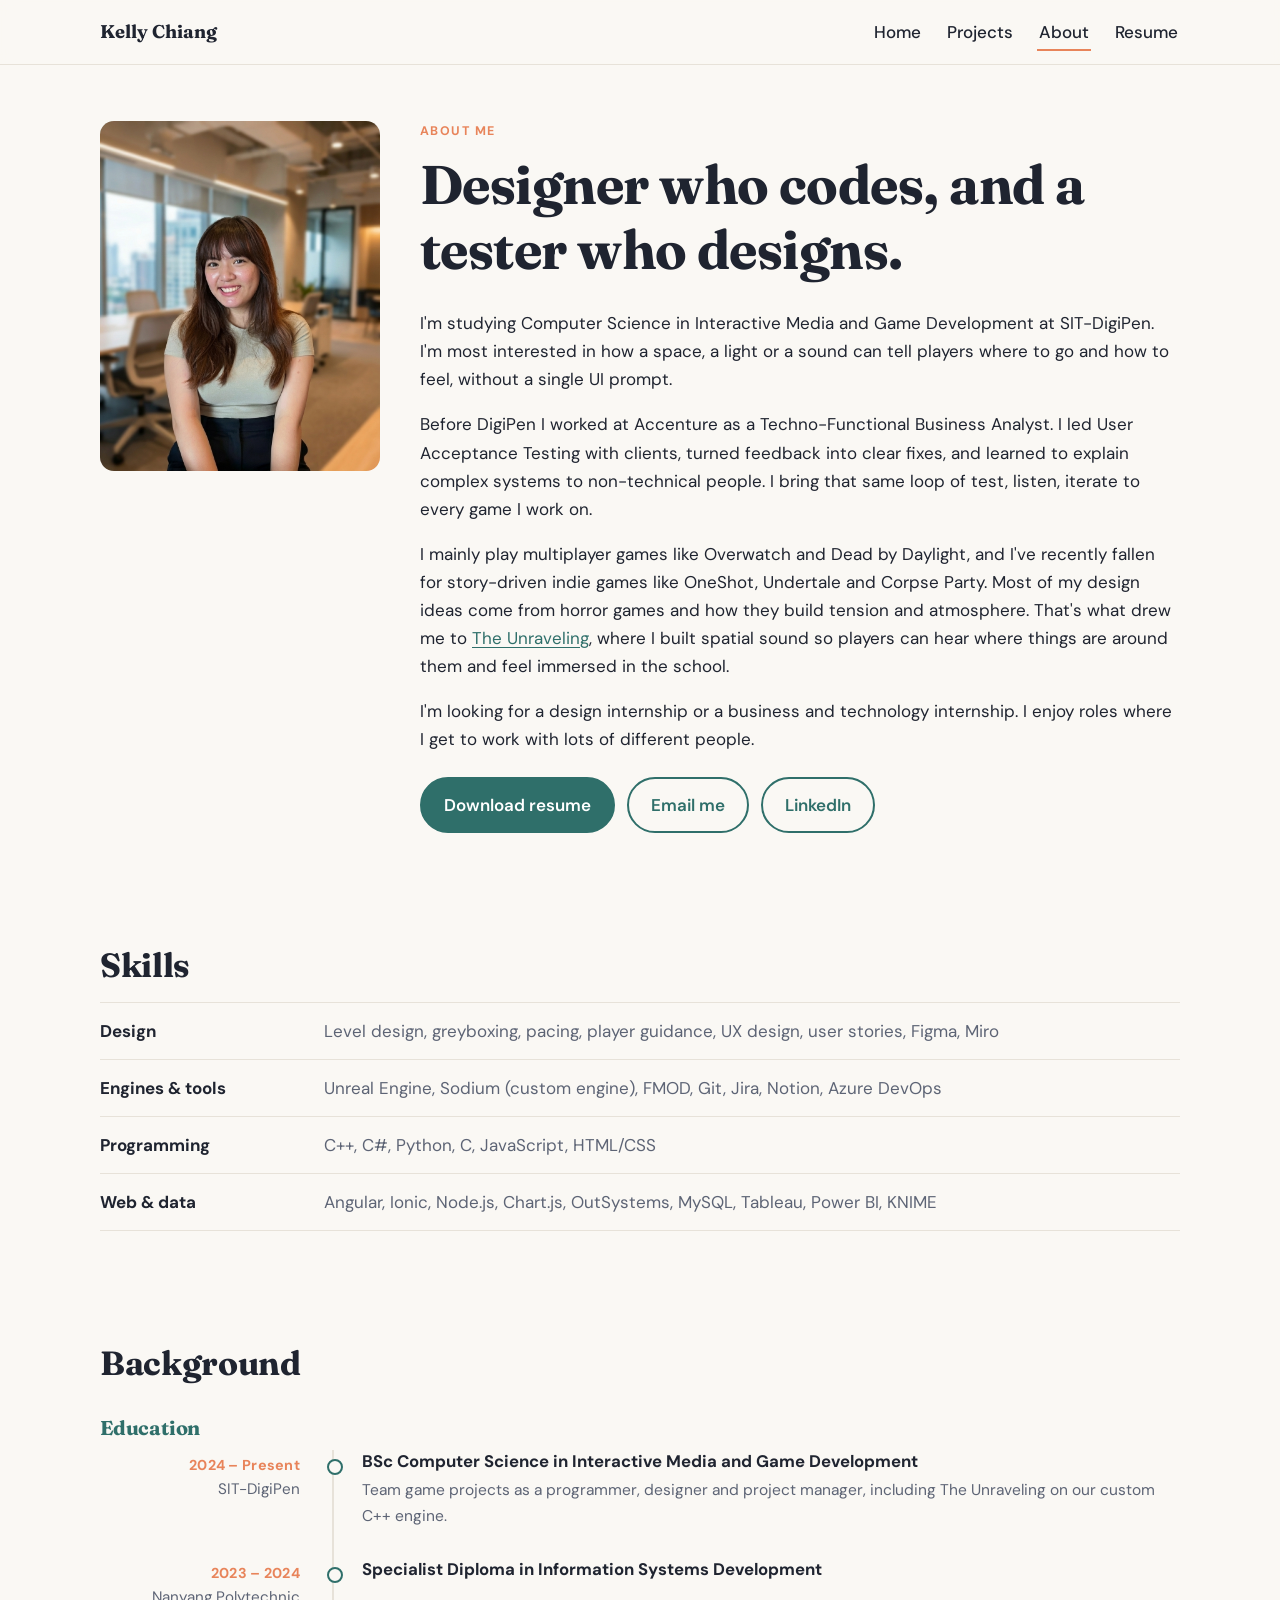
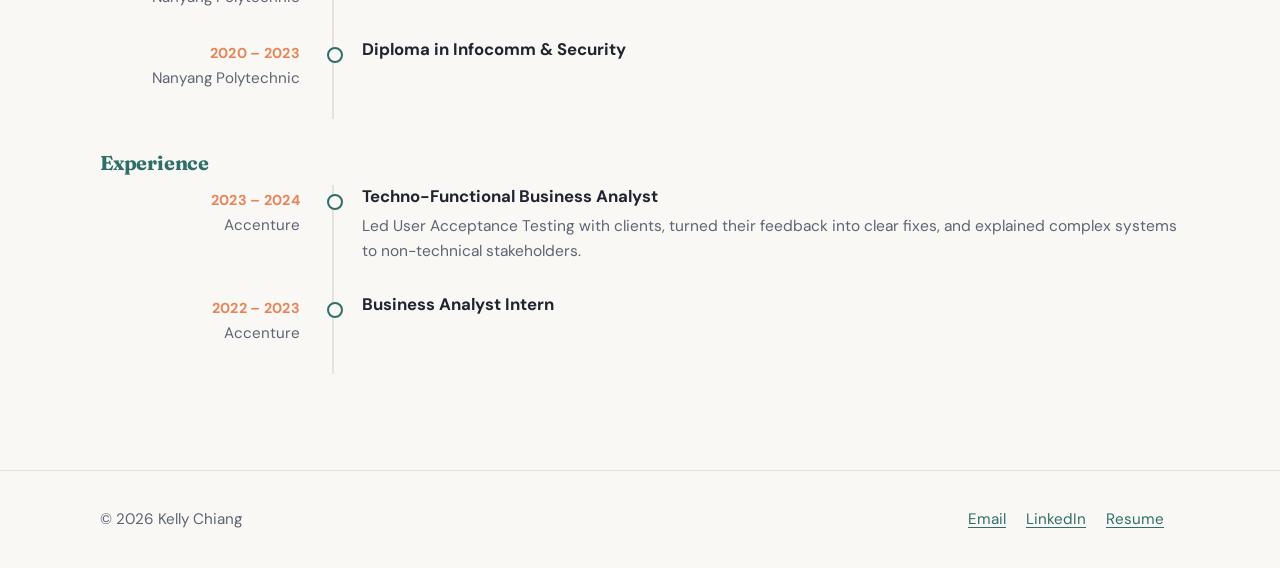
==== about.html @ 6987f544 "crystal frontend website dev" ====
<!doctype html>
<html lang="en">
<head>
  <meta charset="utf-8">
  <meta name="viewport" content="width=device-width, initial-scale=1">
  <title>About | Kelly Chiang</title>
  <meta name="description" content="About Kelly Chiang: game development student with a background in business analysis and software testing.">
  <link rel="preconnect" href="https://fonts.googleapis.com">
  <link rel="preconnect" href="https://fonts.gstatic.com" crossorigin>
  <link href="https://fonts.googleapis.com/css2?family=DM+Sans:wght@400;500;700&family=Fraunces:opsz,wght@9..144,600;9..144,700&display=swap" rel="stylesheet">
  <link rel="stylesheet" href="css/style.css?v=6">
</head>
<body>
  <header class="site-header">
    <div class="wrap nav">
      <a class="brand" href="index.html">Kelly Chiang</a>
      <button class="menu-btn" aria-label="Toggle menu" aria-expanded="false">Menu</button>
      <ul>
        <li><a class="link" href="index.html">Home</a></li>
        <li><a class="link" href="projects.html">Projects</a></li>
        <li><a class="link" href="about.html">About</a></li>
        <li><a class="link" href="resume.pdf" target="_blank" rel="noopener">Resume</a></li>
      </ul>
    </div>
  </header>

  <main>
    <section>
      <div class="wrap about-grid">
        <div class="portrait">
          <img src="images/kelly.png" alt="Photo of Kelly Chiang" style="object-position: center top;">
        </div>
        <div>
          <p class="eyebrow">About me</p>
          <h1>Designer who codes, and a tester who designs.</h1>
          <p>I'm studying Computer Science in Interactive Media and Game Development at SIT-DigiPen. I'm most interested in how a space, a light or a sound can tell players where to go and how to feel, without a single UI prompt.</p>
          <p>Before DigiPen I worked at Accenture as a Techno-Functional Business Analyst. I led User Acceptance Testing with clients, turned feedback into clear fixes, and learned to explain complex systems to non-technical people. I bring that same loop of test, listen, iterate to every game I work on.</p>
          <p>I mainly play multiplayer games like Overwatch and Dead by Daylight, and I've recently fallen for story-driven indie games like OneShot, Undertale and Corpse Party. Most of my design ideas come from horror games and how they build tension and atmosphere. That's what drew me to <a href="project-the-unraveling.html">The Unraveling</a>, where I built spatial sound so players can hear where things are around them and feel immersed in the school.</p>
          <p>I'm looking for a design internship or a business and technology internship. I enjoy roles where I get to work with lots of different people.</p>
          <div class="btn-row">
            <a class="btn" href="resume.pdf" target="_blank" rel="noopener">Download resume</a>
            <a class="btn ghost" href="mailto:kellychiangyan@gmail.com">Email me</a>
            <a class="btn ghost" href="https://www.linkedin.com/in/kelly-chiang-yan" target="_blank" rel="noopener">LinkedIn</a>
          </div>
        </div>
      </div>
    </section>

    <section>
      <div class="wrap">
        <h2>Skills</h2>
        <dl class="skill-list">
          <div><dt>Design</dt><dd>Level design, greyboxing, pacing, player guidance, UX design, user stories, Figma, Miro</dd></div>
          <div><dt>Engines &amp; tools</dt><dd>Unreal Engine, Sodium (custom engine), FMOD, Git, Jira, Notion, Azure DevOps</dd></div>
          <div><dt>Programming</dt><dd>C++, C#, Python, C, JavaScript, HTML/CSS</dd></div>
          <div><dt>Web &amp; data</dt><dd>Angular, Ionic, Node.js, Chart.js, OutSystems, MySQL, Tableau, Power BI, KNIME</dd></div>
        </dl>
      </div>
    </section>

    <section>
      <div class="wrap">
        <h2>Background</h2>

        <h3 class="timeline-heading">Education</h3>
        <ol class="timeline">
          <li>
            <div class="when"><span class="period">2024 &ndash; Present</span><span class="org">SIT-DigiPen</span></div>
            <div class="what">
              <h4>BSc Computer Science in Interactive Media and Game Development</h4>
              <p>Team game projects as a programmer, designer and project manager, including The Unraveling on our custom C++ engine.</p>
            </div>
          </li>
          <li>
            <div class="when"><span class="period">2023 &ndash; 2024</span><span class="org">Nanyang Polytechnic</span></div>
            <div class="what">
              <h4>Specialist Diploma in Information Systems Development</h4>
            </div>
          </li>
          <li>
            <div class="when"><span class="period">2020 &ndash; 2023</span><span class="org">Nanyang Polytechnic</span></div>
            <div class="what">
              <h4>Diploma in Infocomm &amp; Security</h4>
            </div>
          </li>
        </ol>

        <h3 class="timeline-heading">Experience</h3>
        <ol class="timeline">
          <li>
            <div class="when"><span class="period">2023 &ndash; 2024</span><span class="org">Accenture</span></div>
            <div class="what">
              <h4>Techno-Functional Business Analyst</h4>
              <p>Led User Acceptance Testing with clients, turned their feedback into clear fixes, and explained complex systems to non-technical stakeholders.</p>
            </div>
          </li>
          <li>
            <div class="when"><span class="period">2022 &ndash; 2023</span><span class="org">Accenture</span></div>
            <div class="what">
              <h4>Business Analyst Intern</h4>
            </div>
          </li>
        </ol>
      </div>
    </section>
  </main>

  <footer class="site-footer">
    <div class="wrap">
      <div>&copy; <span id="year">2026</span> Kelly Chiang</div>
      <div>
        <a href="mailto:kellychiangyan@gmail.com">Email</a>
        <a href="https://www.linkedin.com/in/kelly-chiang-yan" target="_blank" rel="noopener">LinkedIn</a>
        <a href="resume.pdf" target="_blank" rel="noopener">Resume</a>
      </div>
    </div>
  </footer>
  <script src="js/main.js"></script>
</body>
</html>
---- css/style.css ----
/* ===== Kelly Chiang portfolio — light theme =====
   Change colours in :root to restyle the whole site. */
:root {
  --bg: #faf8f4;
  --surface: #ffffff;
  --ink: #1f2430;
  --muted: #5d6475;
  --line: #e7e2d9;
  --accent: #2f6f6a;        /* deep teal */
  --accent-soft: #e2f0ee;
  --warm: #e8845a;          /* warm highlight */
  --warm-soft: #fbe9df;
  --radius: 14px;
  --shadow: 0 6px 24px rgba(31, 36, 48, 0.07);
  --max: 1080px;
}

* { box-sizing: border-box; }
html { scroll-behavior: smooth; }
body {
  margin: 0;
  background: var(--bg);
  color: var(--ink);
  font-family: "DM Sans", system-ui, -apple-system, "Segoe UI", sans-serif;
  line-height: 1.65;
  font-size: 17px;
}
img, video { max-width: 100%; display: block; }
a { color: var(--accent); text-underline-offset: 3px; }
a:hover { color: var(--warm); }

h1, h2, h3 {
  font-family: "Fraunces", Georgia, serif;
  line-height: 1.2;
  margin: 0 0 0.5em;
  letter-spacing: -0.01em;
}
h1 { font-size: clamp(2.2rem, 5vw, 3.4rem); }
h2 { font-size: clamp(1.6rem, 3vw, 2.1rem); }
h3 { font-size: 1.25rem; }
p { margin: 0 0 1em; }

.wrap { width: min(var(--max), 100% - 32px); margin-inline: auto; }
section { padding: 56px 0; }
.eyebrow {
  text-transform: uppercase;
  letter-spacing: 0.12em;
  font-size: 0.78rem;
  font-weight: 700;
  color: var(--warm);
  margin-bottom: 10px;
}
.lead { font-size: 1.2rem; color: var(--muted); max-width: 640px; }

/* ----- Nav ----- */
.site-header {
  position: sticky; top: 0; z-index: 50;
  background: rgba(250, 248, 244, 0.92);
  backdrop-filter: blur(8px);
  border-bottom: 1px solid var(--line);
}
.nav { display: flex; align-items: center; justify-content: space-between; height: 64px; }
.brand { font-family: "Fraunces", serif; font-weight: 700; font-size: 1.15rem; color: var(--ink); text-decoration: none; }
.nav ul { list-style: none; display: flex; gap: 22px; margin: 0; padding: 0; }
.nav a.link { color: var(--ink); text-decoration: none; font-weight: 500; padding: 6px 2px; border-bottom: 2px solid transparent; }
.nav a.link:hover, .nav a.link.active { border-bottom-color: var(--warm); color: var(--ink); }
.menu-btn { display: none; background: none; border: 1px solid var(--line); border-radius: 8px; padding: 6px 12px; font: inherit; cursor: pointer; }

/* ----- Buttons ----- */
.btn {
  display: inline-block; padding: 12px 22px; border-radius: 999px;
  background: var(--accent); color: #fff; text-decoration: none; font-weight: 600;
  border: 2px solid var(--accent); transition: transform .15s, background .15s;
}
.btn:hover { transform: translateY(-2px); color: #fff; background: #25595a; }
.btn.ghost { background: transparent; color: var(--accent); }
.btn.ghost:hover { background: var(--accent-soft); color: var(--accent); }
.btn-row { display: flex; flex-wrap: wrap; gap: 12px; margin-top: 24px; }

/* ----- Hero ----- */
.hero { padding: 84px 0 40px; }
.hero h1 span { color: var(--accent); }

/* ----- Cards / grid ----- */
.grid { display: grid; gap: 24px; grid-template-columns: repeat(auto-fill, minmax(300px, 1fr)); }
.card {
  background: var(--surface); border: 1px solid var(--line); border-radius: var(--radius);
  overflow: hidden; box-shadow: var(--shadow); text-decoration: none; color: inherit;
  display: flex; flex-direction: column; transition: transform .2s, box-shadow .2s;
}
.card:hover { transform: translateY(-4px); box-shadow: 0 12px 32px rgba(31, 36, 48, 0.12); color: inherit; }
.card .thumb {
  aspect-ratio: 16 / 10; background: linear-gradient(135deg, var(--accent-soft), var(--warm-soft));
  display: grid; place-items: center; color: var(--muted); font-size: 0.9rem; text-align: center; padding: 12px;
}
.card .thumb { overflow: hidden; }
.card .thumb img { width: 100%; height: 100%; object-fit: cover; }
.card .body { padding: 20px; }
.card p { color: var(--muted); font-size: 0.97rem; margin-bottom: 12px; }
.card.hidden { display: none; }

.tags { display: flex; flex-wrap: wrap; gap: 8px; }
.tag { font-size: 0.78rem; font-weight: 600; padding: 3px 10px; border-radius: 999px; background: var(--accent-soft); color: var(--accent); }
.tag.design { background: var(--warm-soft); color: #b3532a; }
.tag.production { background: #ece8f7; color: #5a4a9a; }

/* ----- Filters ----- */
.filters { display: flex; flex-wrap: wrap; gap: 10px; margin: 20px 0 32px; }
.filter-btn {
  font: inherit; font-weight: 600; padding: 8px 18px; border-radius: 999px;
  border: 1.5px solid var(--line); background: var(--surface); color: var(--ink); cursor: pointer;
}
.filter-btn:hover { border-color: var(--accent); }
.filter-btn.active { background: var(--ink); color: #fff; border-color: var(--ink); }

/* ----- Case study ----- */
.meta-box {
  display: grid; grid-template-columns: repeat(auto-fit, minmax(150px, 1fr)); gap: 16px;
  background: var(--surface); border: 1px solid var(--line); border-radius: var(--radius); padding: 22px; margin: 28px 0;
}
.meta-box dt { font-size: 0.75rem; text-transform: uppercase; letter-spacing: 0.1em; color: var(--muted); font-weight: 700; }
.meta-box dd { margin: 2px 0 0; font-weight: 600; }
.case h2 { margin-top: 1.6em; }
.case ul, .case ol { padding-left: 1.2em; }
.case li { margin-bottom: 6px; }
.case summary { cursor: pointer; font-weight: 600; margin-bottom: 12px; }

/* Screenshots and diagrams inside case studies */
.shot { border-radius: var(--radius); border: 1px solid var(--line); }
.shot.diagram { background: #fff; max-width: 640px; width: 100%; }
.media {
  background: linear-gradient(135deg, var(--accent-soft), var(--warm-soft));
  border: 2px dashed #c9d8d5; border-radius: var(--radius); min-height: 260px;
  display: grid; place-items: center; text-align: center; color: var(--muted); padding: 24px; margin: 20px 0;
}
.media.video { aspect-ratio: 16 / 9; }
.media iframe { width: 100%; height: 100%; border: 0; border-radius: var(--radius); }
figure { margin: 28px 0; }
figure img { display: block; }
figcaption { font-size: 0.9rem; color: var(--muted); margin: 12px 0 0; }

/* ----- Screenshot gallery (case studies) ----- */
.gallery { display: grid; gap: 20px; grid-template-columns: repeat(auto-fit, minmax(280px, 1fr)); margin: 16px 0 28px; }
.gallery figure { margin: 0; }
.gallery img { width: 100%; aspect-ratio: 16 / 10; object-fit: cover; border-radius: var(--radius); border: 1px solid var(--line); }
.callout {
  background: var(--warm-soft); border-left: 4px solid var(--warm);
  padding: 14px 18px; border-radius: 8px; margin: 20px 0; font-size: 0.97rem;
}
.back { display: inline-block; margin-top: 32px; font-weight: 600; text-decoration: none; }

/* ----- Interactive: audio demo ----- */
.demo {
  background: var(--surface); border: 1px solid var(--line); border-radius: var(--radius);
  padding: 24px; box-shadow: var(--shadow); margin: 24px 0;
}
.demo h3 { margin-top: 18px; }
.demo .hint { margin-bottom: 6px; color: var(--muted); font-size: 0.95rem; }
.demo .row { display: flex; flex-wrap: wrap; align-items: center; gap: 14px; margin: 14px 0; }
.demo label { font-weight: 600; min-width: 150px; }
.demo input[type="range"] { flex: 1; min-width: 160px; accent-color: var(--accent); }
.demo output { font-variant-numeric: tabular-nums; color: var(--muted); min-width: 80px; }
.demo button { font: inherit; font-weight: 600; padding: 10px 20px; border-radius: 999px; border: 2px solid var(--accent); background: var(--accent); color: #fff; cursor: pointer; }
.demo button.off { background: transparent; color: var(--accent); }
.demo .note { font-size: 0.88rem; color: var(--muted); margin: 10px 0 0; }

/* ----- About ----- */
.about-grid { display: grid; gap: 40px; grid-template-columns: 280px 1fr; align-items: start; }
.portrait { aspect-ratio: 4 / 5; border-radius: var(--radius); background: linear-gradient(135deg, var(--accent-soft), var(--warm-soft)); display: grid; place-items: center; color: var(--muted); text-align: center; overflow: hidden; }
.portrait img { width: 100%; height: 100%; object-fit: cover; }
.skills { display: grid; gap: 14px; grid-template-columns: repeat(auto-fit, minmax(220px, 1fr)); margin-top: 16px; }
.skills div { background: var(--surface); border: 1px solid var(--line); border-radius: 12px; padding: 16px; }
.skills h3 { font-size: 1rem; margin-bottom: 6px; }
.skills p { margin: 0; color: var(--muted); font-size: 0.95rem; }

/* ----- About: open skill list + timeline ----- */
.skill-list { margin: 16px 0 0; }
.skill-list > div { display: grid; grid-template-columns: 200px 1fr; gap: 4px 24px; padding: 14px 0; border-top: 1px solid var(--line); }
.skill-list > div:last-child { border-bottom: 1px solid var(--line); }
.skill-list dt { font-weight: 700; }
.skill-list dd { margin: 0; color: var(--muted); }

.timeline-heading { margin-top: 32px; color: var(--accent); }
.timeline { list-style: none; margin: 0; padding: 0; }
.timeline li { display: grid; grid-template-columns: 200px 1fr; gap: 0 32px; }
.timeline .when { padding: 4px 0 28px; text-align: right; }
.timeline .period { display: block; font-weight: 700; color: var(--warm); font-size: 0.9rem; letter-spacing: 0.02em; }
.timeline .org { display: block; color: var(--muted); font-size: 0.95rem; }
.timeline .what { position: relative; padding: 0 0 28px 28px; border-left: 2px solid var(--line); }
.timeline .what::before, .timeline .when::before {
  content: ""; position: absolute; left: -7px; top: 9px;
  width: 12px; height: 12px; border-radius: 50%;
  background: var(--bg); border: 2px solid var(--accent);
}
.timeline .when::before { display: none; }
.timeline li:last-child .what { padding-bottom: 4px; }
.timeline h4 { font-size: 1.05rem; margin: 0 0 6px; line-height: 1.35; }
.timeline .what p { margin: 0; color: var(--muted); font-size: 0.97rem; }

/* ----- Footer ----- */
.site-footer { border-top: 1px solid var(--line); padding: 36px 0; margin-top: 40px; color: var(--muted); font-size: 0.95rem; }
.site-footer .wrap { display: flex; flex-wrap: wrap; gap: 16px; justify-content: space-between; }
.site-footer a { margin-right: 16px; }

/* ----- Mobile ----- */
@media (max-width: 720px) {
  body { font-size: 16px; }
  .menu-btn { display: block; }
  .nav ul { display: none; position: absolute; top: 64px; left: 0; right: 0; flex-direction: column; background: var(--bg); padding: 16px; border-bottom: 1px solid var(--line); gap: 12px; }
  .nav ul.open { display: flex; }
  .about-grid { grid-template-columns: 1fr; }
  .portrait { max-width: 260px; }
  .skill-list > div { grid-template-columns: 1fr; }
  .timeline li { grid-template-columns: 1fr; }
  .timeline .when { text-align: left; padding: 0 0 4px 28px; border-left: 2px solid var(--line); }
  .timeline .when { position: relative; }
  .timeline .when::before { display: block; }
  .timeline .what::before { display: none; }
  .hero { padding-top: 48px; }
}
@media (prefers-reduced-motion: reduce) {
  * { transition: none !important; scroll-behavior: auto !important; }
}

/* ----- Before / after comparison (case studies) ----- */
.compare { display: grid; grid-template-columns: 1fr 1fr; gap: 16px; margin: 12px 0 32px; }
.compare figure { margin: 0; }
.compare a { position: relative; display: block; }
.compare img { width: 100%; aspect-ratio: 16 / 10; object-fit: cover; border-radius: var(--radius); border: 1px solid var(--line); }
.tag-label {
  position: absolute; top: 10px; left: 10px;
  padding: 3px 10px; border-radius: 999px;
  font-size: 0.75rem; font-weight: 700; letter-spacing: 0.06em; text-transform: uppercase;
  background: rgba(31, 36, 48, 0.85); color: #fff;
}
.tag-label.after { background: var(--accent); }
@media (max-width: 520px) {
  .compare { gap: 10px; }
  .compare figcaption { font-size: 0.82rem; }
}

/* ----- Task and Mood Tracker demo ----- */
.sr-only { position: absolute; width: 1px; height: 1px; overflow: hidden; clip: rect(0 0 0 0); white-space: nowrap; }
.mood-table { display: grid; gap: 0; }
.mood-row {
  display: grid; grid-template-columns: minmax(0,1fr) 110px 56px 220px; gap: 12px; align-items: center;
  padding: 12px 0; border-bottom: 1px solid var(--line);
}
.mood-head { font-size: 0.75rem; font-weight: 700; text-transform: uppercase; letter-spacing: 0.08em; color: var(--muted); padding-top: 0; }
.mood-task strong { display: block; font-weight: 600; }
.mood-task small { display: block; color: var(--muted); font-size: 0.88rem; }
.mood-status { font-size: 0.8rem; font-weight: 600; padding: 3px 10px; border-radius: 999px; background: var(--warm-soft); color: #b3532a; justify-self: start; }
.mood-status.approved { background: var(--accent-soft); color: var(--accent); }
.mood-face img { width: 36px; height: 36px; }
.mood-actions { display: flex; flex-wrap: wrap; gap: 6px; align-items: center; justify-content: flex-end; }
.mood-confirm { font-size: 0.88rem; font-weight: 600; }
.demo button.small { padding: 6px 14px; font-size: 0.85rem; }
.demo button:disabled { opacity: 0.45; cursor: not-allowed; }
.mood-editor { margin-top: 20px; padding-top: 18px; border-top: 2px solid var(--line); }
.mood-editor h3 { margin-bottom: 4px; }
.mood-options { display: grid; grid-template-columns: repeat(5, 1fr); gap: 8px; margin: 12px 0 16px; }
.demo .mood-option {
  display: flex; flex-direction: column; align-items: center; gap: 6px;
  background: var(--bg); color: var(--ink); border: 2px solid var(--line); border-radius: 12px;
  padding: 10px 6px; font-size: 0.78rem; font-weight: 600; text-align: center; line-height: 1.25;
}
.demo .mood-option img { width: 40px; height: 40px; }
.demo .mood-option.selected { border-color: var(--accent); background: var(--accent-soft); }
.mood-note-label { display: block; font-weight: 600; margin-bottom: 6px; }
#mood-note { width: 100%; font: inherit; padding: 10px 12px; border: 1px solid var(--line); border-radius: 10px; background: var(--surface); color: var(--ink); }
.mood-count { font-size: 0.82rem; color: var(--muted); margin: 6px 0 0; text-align: right; }
.mood-count.over { color: #c0392b; font-weight: 700; }
.mood-msg { min-height: 1.4em; margin: 4px 0 8px; color: #c0392b; font-size: 0.9rem; font-weight: 600; }
@media (max-width: 600px) {
  .mood-row { grid-template-columns: 1fr auto; }
  .mood-head { display: none; }
  .mood-status { grid-column: 1; }
  .mood-face { grid-column: 2; grid-row: 1; }
  .mood-actions { grid-column: 1 / -1; justify-content: flex-start; }
  .mood-options { grid-template-columns: repeat(3, 1fr); }
}
.card .thumb.thumb-emojis { display: flex; align-items: center; justify-content: center; gap: 8px; }
.card .thumb.thumb-emojis img { width: 18%; max-width: 56px; height: auto; object-fit: contain; }
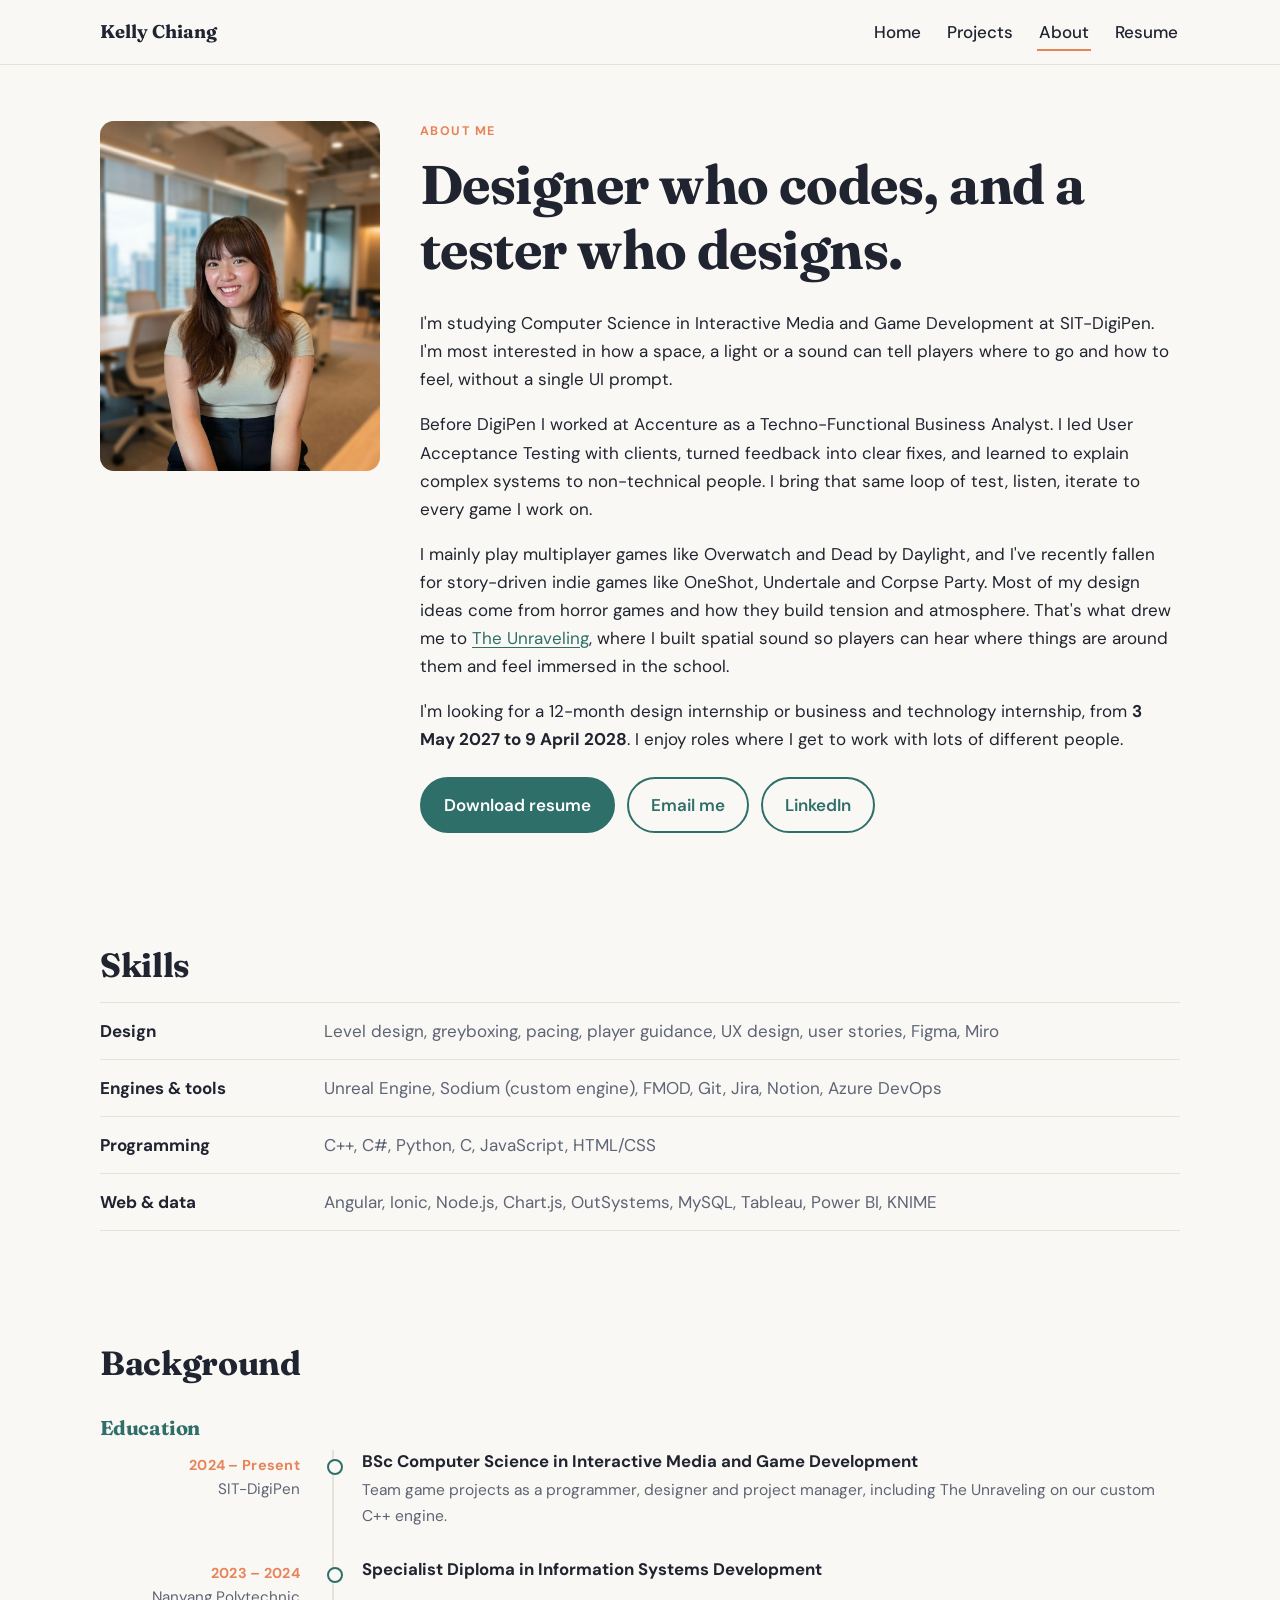
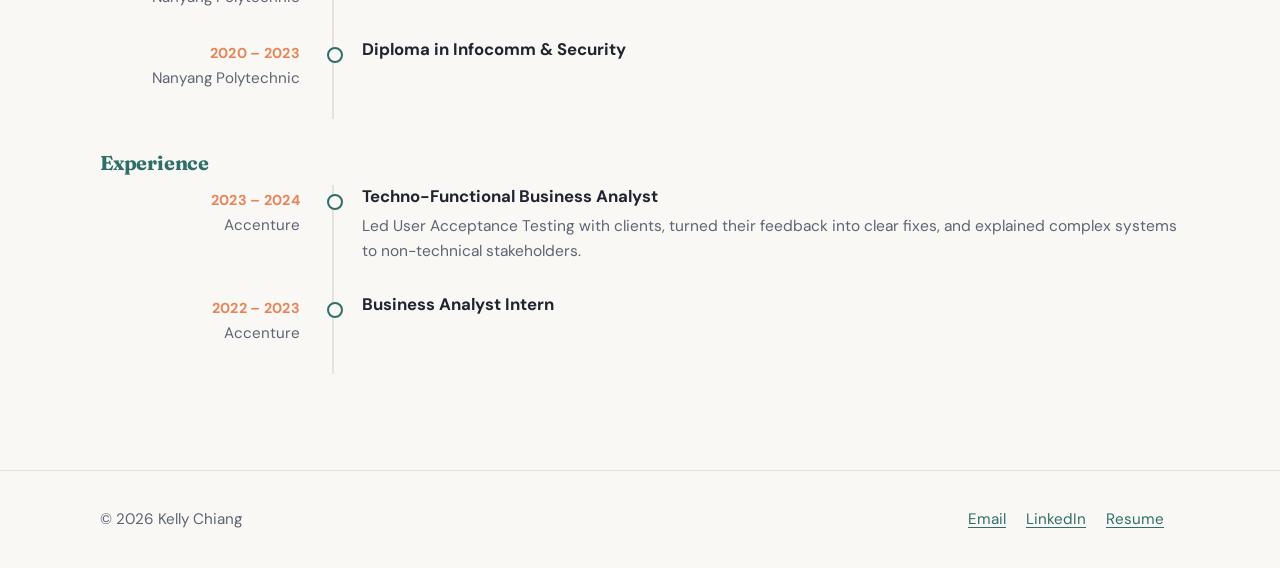
==== commit 75c64454: "update seeking internship" ====
--- a/about.html
+++ b/about.html
@@ -8,7 +8,7 @@
   <link rel="preconnect" href="https://fonts.googleapis.com">
   <link rel="preconnect" href="https://fonts.gstatic.com" crossorigin>
   <link href="https://fonts.googleapis.com/css2?family=DM+Sans:wght@400;500;700&family=Fraunces:opsz,wght@9..144,600;9..144,700&display=swap" rel="stylesheet">
-  <link rel="stylesheet" href="css/style.css?v=6">
+  <link rel="stylesheet" href="css/style.css?v=10">
 </head>
 <body>
   <header class="site-header">
@@ -36,7 +36,7 @@
           <p>I'm studying Computer Science in Interactive Media and Game Development at SIT-DigiPen. I'm most interested in how a space, a light or a sound can tell players where to go and how to feel, without a single UI prompt.</p>
           <p>Before DigiPen I worked at Accenture as a Techno-Functional Business Analyst. I led User Acceptance Testing with clients, turned feedback into clear fixes, and learned to explain complex systems to non-technical people. I bring that same loop of test, listen, iterate to every game I work on.</p>
           <p>I mainly play multiplayer games like Overwatch and Dead by Daylight, and I've recently fallen for story-driven indie games like OneShot, Undertale and Corpse Party. Most of my design ideas come from horror games and how they build tension and atmosphere. That's what drew me to <a href="project-the-unraveling.html">The Unraveling</a>, where I built spatial sound so players can hear where things are around them and feel immersed in the school.</p>
-          <p>I'm looking for a design internship or a business and technology internship. I enjoy roles where I get to work with lots of different people.</p>
+          <p>I'm looking for a 12-month design internship or business and technology internship, from <strong>3 May 2027 to 9 April 2028</strong>. I enjoy roles where I get to work with lots of different people.</p>
           <div class="btn-row">
             <a class="btn" href="resume.pdf" target="_blank" rel="noopener">Download resume</a>
             <a class="btn ghost" href="mailto:kellychiangyan@gmail.com">Email me</a>
--- a/css/style.css
+++ b/css/style.css
@@ -80,6 +80,8 @@
 /* ----- Hero ----- */
 .hero { padding: 84px 0 40px; }
 .hero h1 span { color: var(--accent); }
+.availability { display: inline-flex; align-items: center; gap: 10px; margin: 4px 0 0; padding: 8px 16px; border-radius: 999px; background: var(--accent-soft); color: var(--accent); font-weight: 600; font-size: 0.95rem; }
+.availability .dot { width: 9px; height: 9px; border-radius: 50%; background: var(--accent); flex: none; }
 
 /* ----- Cards / grid ----- */
 .grid { display: grid; gap: 24px; grid-template-columns: repeat(auto-fill, minmax(300px, 1fr)); }
@@ -103,6 +105,7 @@
 .tag { font-size: 0.78rem; font-weight: 600; padding: 3px 10px; border-radius: 999px; background: var(--accent-soft); color: var(--accent); }
 .tag.design { background: var(--warm-soft); color: #b3532a; }
 .tag.production { background: #ece8f7; color: #5a4a9a; }
+.tag.tech { background: #eef0f3; color: var(--muted); }
 
 /* ----- Filters ----- */
 .filters { display: flex; flex-wrap: wrap; gap: 10px; margin: 20px 0 32px; }
@@ -134,7 +137,8 @@
   display: grid; place-items: center; text-align: center; color: var(--muted); padding: 24px; margin: 20px 0;
 }
 .media.video { aspect-ratio: 16 / 9; }
-.media iframe { width: 100%; height: 100%; border: 0; border-radius: var(--radius); }
+.media iframe, .media video { width: 100%; height: 100%; border: 0; border-radius: var(--radius); }
+.media video { display: block; background: #000; object-fit: contain; }
 figure { margin: 28px 0; }
 figure img { display: block; }
 figcaption { font-size: 0.9rem; color: var(--muted); margin: 12px 0 0; }
@@ -281,3 +285,29 @@
 }
 .card .thumb.thumb-emojis { display: flex; align-items: center; justify-content: center; gap: 8px; }
 .card .thumb.thumb-emojis img { width: 18%; max-width: 56px; height: auto; object-fit: contain; }
+
+/* ----- Shelter Inspection App ----- */
+.hbar-chart { background: var(--surface); border: 1px solid var(--line); border-radius: var(--radius); padding: 22px 24px; }
+.hbar-title { font-weight: 700; margin: 0 0 14px; }
+.hbar { display: grid; grid-template-columns: 220px minmax(0, 1fr) 44px; gap: 12px; align-items: center; margin: 10px 0; font-size: 0.92rem; }
+.hbar-track { background: var(--bg); border-radius: 999px; height: 14px; overflow: hidden; }
+.hbar-fill { display: block; height: 100%; background: var(--accent); border-radius: 999px; min-width: 4px; }
+.hbar-chart.no-values .hbar { grid-template-columns: 220px minmax(0, 1fr); }
+.hbar-value { font-variant-numeric: tabular-nums; font-weight: 600; text-align: right; }
+.nav-compare { display: grid; grid-template-columns: 1fr 1fr; gap: 16px; margin: 12px 0 8px; }
+.nav-mock { position: relative; background: var(--surface); border: 1px solid var(--line); border-radius: var(--radius); padding: 52px 20px 18px; }
+.nav-mock ul { list-style: none; margin: 0; padding: 0; }
+.nav-mock > ul > li { padding: 8px 10px; border-radius: 8px; font-weight: 600; }
+.nav-mock ul ul { margin-top: 6px; }
+.nav-mock ul ul li { padding: 5px 10px 5px 18px; font-weight: 400; color: var(--muted); font-size: 0.93rem; }
+.nav-mock li.hl { color: var(--ink); background: var(--warm-soft); border-radius: 6px; }
+.nav-mock li.hl-box { outline: 2px solid var(--accent); background: var(--accent-soft); }
+.nav-mock-note { font-size: 0.88rem; color: var(--muted); margin: 12px 0 0; }
+.card .thumb.thumb-chart { display: flex; align-items: flex-end; justify-content: center; gap: 14px; padding: 28px 40px 0; background: var(--accent-soft); }
+.card .thumb.thumb-chart span { flex: 1; max-width: 46px; background: var(--accent); border-radius: 6px 6px 0 0; }
+@media (max-width: 600px) {
+  .nav-compare { grid-template-columns: 1fr; }
+  .hbar { grid-template-columns: minmax(0, 1fr) 44px; }
+  .hbar-label { grid-column: 1 / -1; }
+  .hbar-chart.no-values .hbar { grid-template-columns: minmax(0, 1fr); }
+}
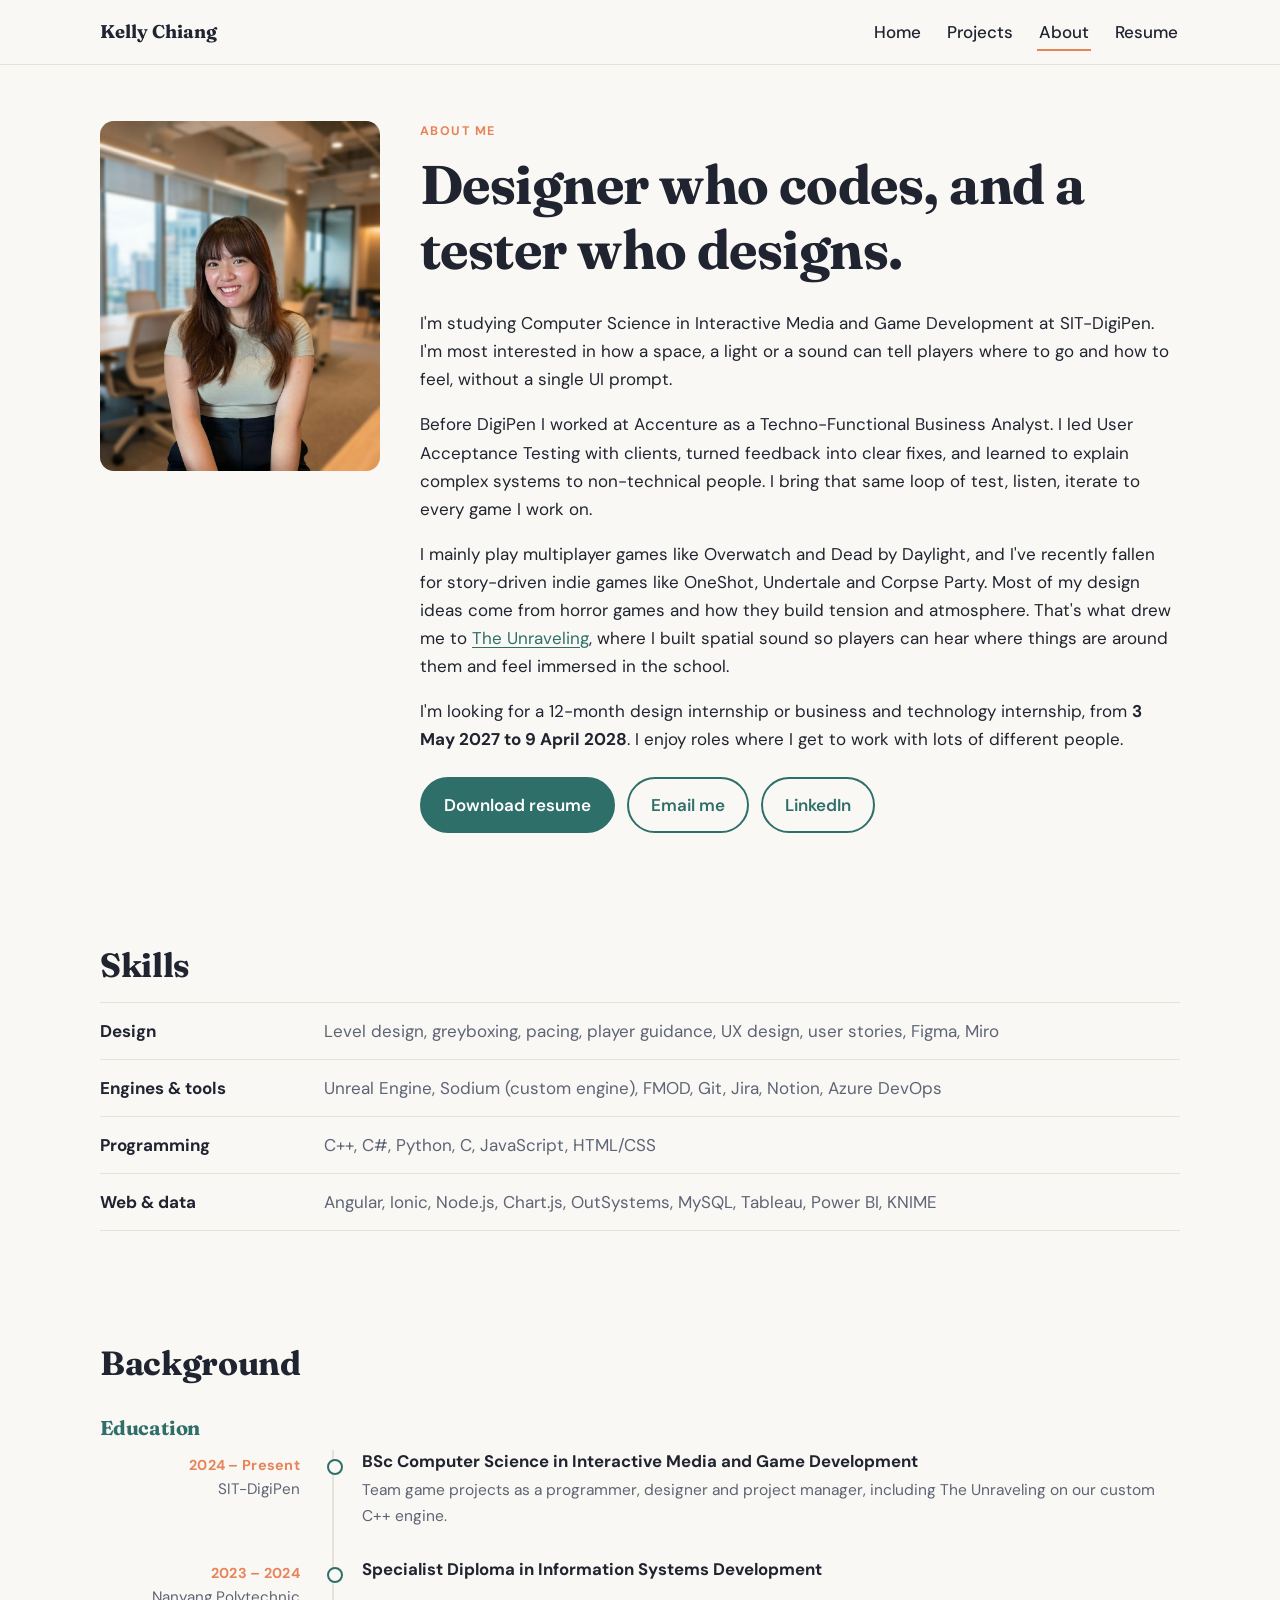
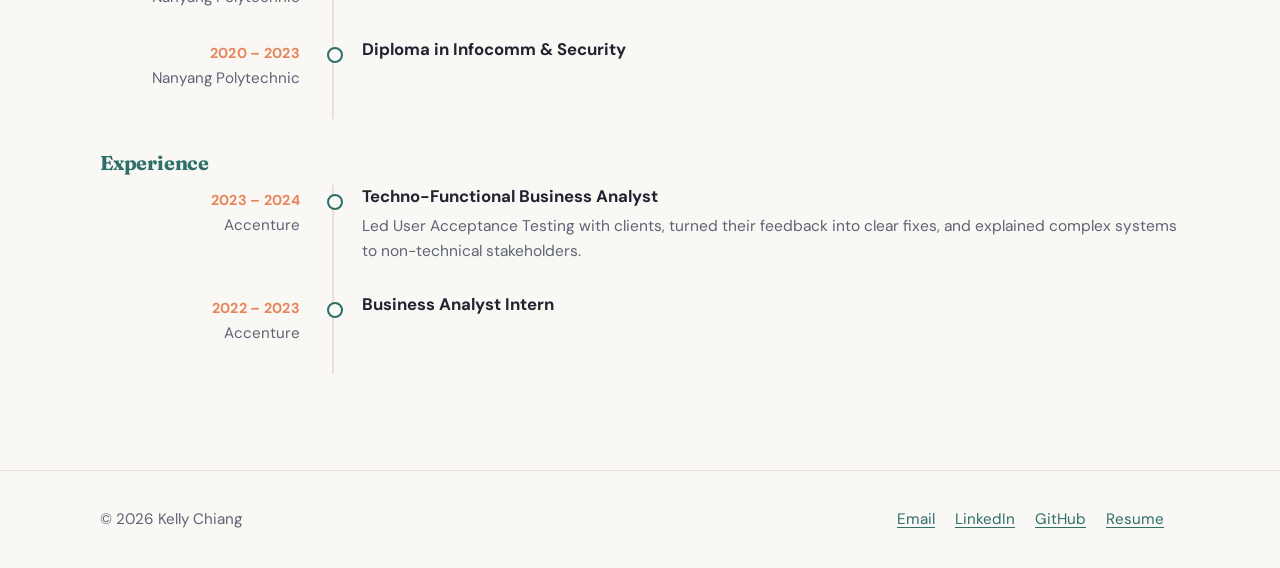
==== commit eb4ef30a: "update missing pointers based on prof's recommendations on slides" ====
--- a/about.html
+++ b/about.html
@@ -8,7 +8,7 @@
   <link rel="preconnect" href="https://fonts.googleapis.com">
   <link rel="preconnect" href="https://fonts.gstatic.com" crossorigin>
   <link href="https://fonts.googleapis.com/css2?family=DM+Sans:wght@400;500;700&family=Fraunces:opsz,wght@9..144,600;9..144,700&display=swap" rel="stylesheet">
-  <link rel="stylesheet" href="css/style.css?v=10">
+  <link rel="stylesheet" href="css/style.css?v=12">
 </head>
 <body>
   <header class="site-header">
@@ -111,10 +111,11 @@
       <div>
         <a href="mailto:kellychiangyan@gmail.com">Email</a>
         <a href="https://www.linkedin.com/in/kelly-chiang-yan" target="_blank" rel="noopener">LinkedIn</a>
+        <a href="https://github.com/kellychiangkaryan" target="_blank" rel="noopener">GitHub</a>
         <a href="resume.pdf" target="_blank" rel="noopener">Resume</a>
       </div>
     </div>
   </footer>
-  <script src="js/main.js"></script>
+  <script src="js/main.js?v=3"></script>
 </body>
 </html>
--- a/css/style.css
+++ b/css/style.css
@@ -311,3 +311,26 @@
   .hbar-label { grid-column: 1 / -1; }
   .hbar-chart.no-values .hbar { grid-template-columns: minmax(0, 1fr); }
 }
+
+/* ----- Image lightbox ----- */
+body.lb-open { overflow: hidden; }
+.lightbox { position: fixed; inset: 0; z-index: 1000; background: rgba(16, 18, 24, 0.88); display: flex; align-items: center; justify-content: center; padding: 56px 72px; animation: lb-fade 0.15s ease-out; }
+.lightbox[hidden] { display: none !important; }
+.lb-figure { margin: 0; display: flex; flex-direction: column; align-items: center; justify-content: center; max-width: 100%; max-height: 100%; width: 100%; height: 100%; }
+.lb-figure img { max-width: 100%; max-height: calc(100% - 48px); object-fit: contain; border-radius: 8px; background: #fff; box-shadow: 0 12px 40px rgba(0, 0, 0, 0.4); }
+.lb-figure figcaption { color: #e9ebef; text-align: center; max-width: 720px; margin: 14px 0 0; font-size: 0.95rem; }
+.lb-close, .lb-nav { position: absolute; border: 0; background: rgba(255, 255, 255, 0.12); color: #fff; cursor: pointer; border-radius: 50%; display: grid; place-items: center; line-height: 1; transition: background 0.15s; }
+.lb-close:hover, .lb-nav:hover, .lb-close:focus-visible, .lb-nav:focus-visible { background: rgba(255, 255, 255, 0.28); outline: none; }
+.lb-close { top: calc(16px + env(safe-area-inset-top, 0px)); right: 16px; width: 44px; height: 44px; font-size: 1.9rem; }
+.lb-nav { top: 50%; transform: translateY(-50%); width: 48px; height: 48px; font-size: 2.2rem; padding-bottom: 4px; }
+.lb-prev { left: 14px; }
+.lb-next { right: 14px; }
+.lb-nav[hidden] { display: none; }
+@keyframes lb-fade { from { opacity: 0; } to { opacity: 1; } }
+@media (max-width: 600px) {
+  .lightbox { padding: 64px 12px 72px; }
+  .lb-nav { top: auto; bottom: 16px; transform: none; }
+  .lb-prev { left: calc(50% - 60px); }
+  .lb-next { right: calc(50% - 60px); }
+}
+.zoomable, .zoomable img { cursor: zoom-in; }
